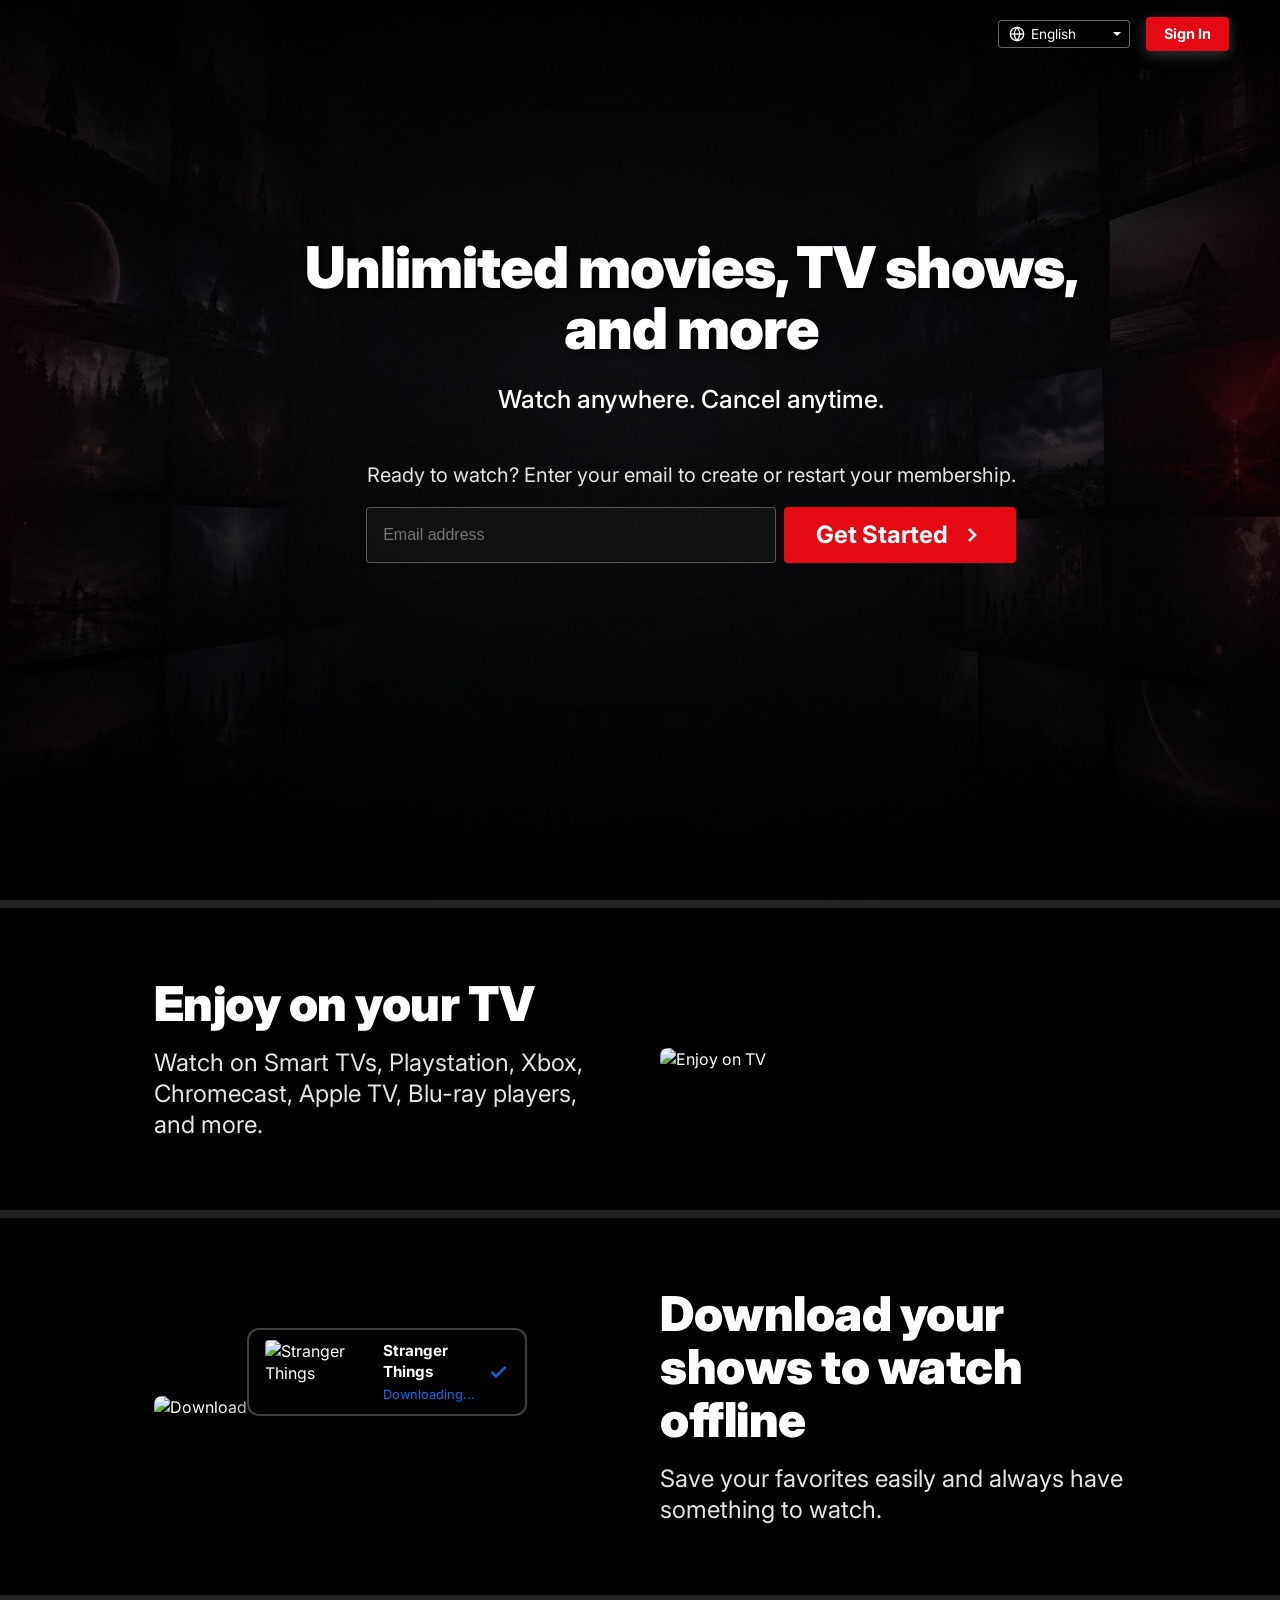
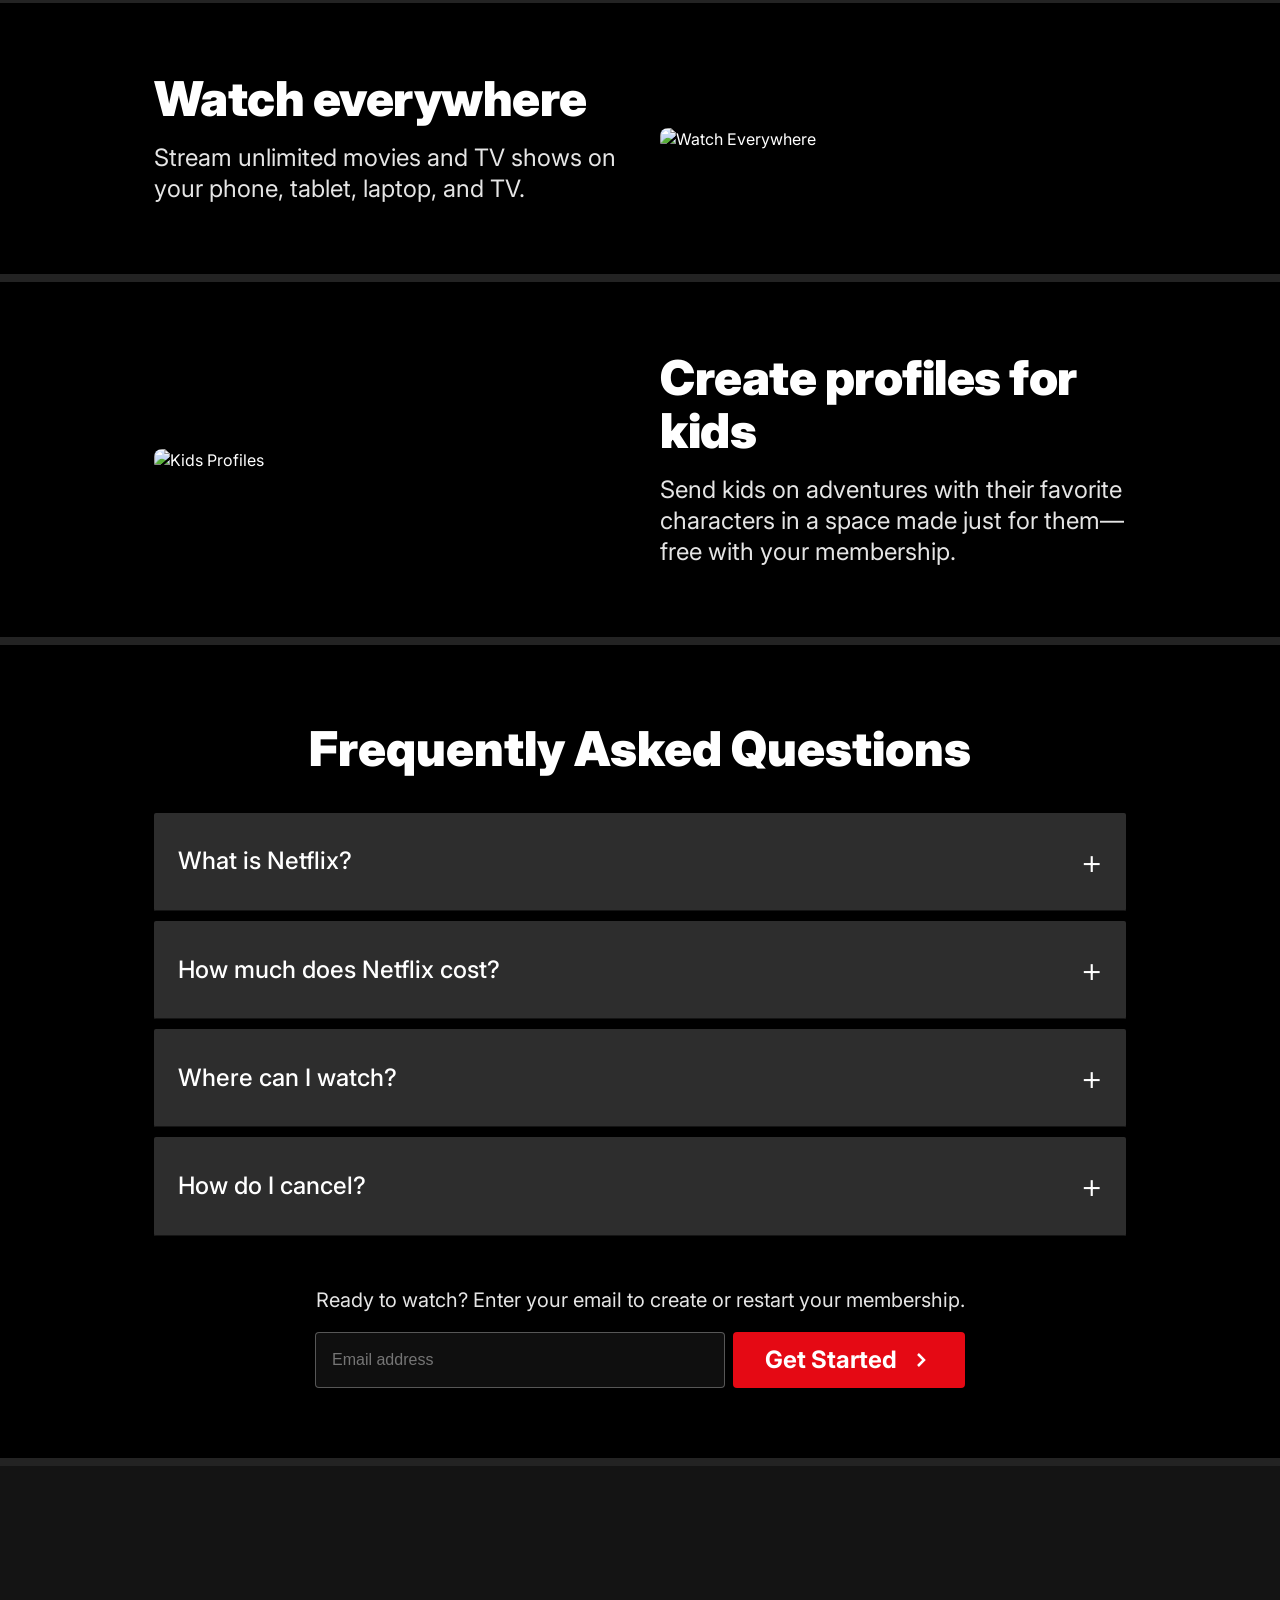
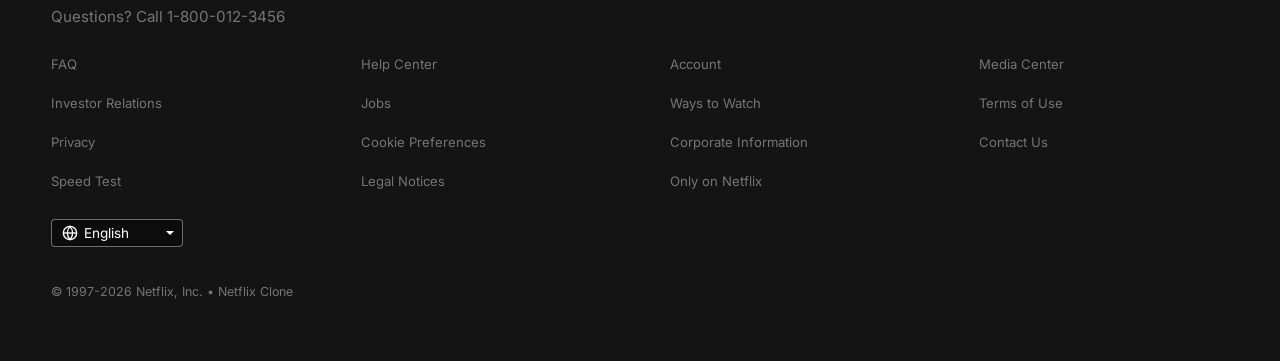
==== index.html @ 22637083 "Initial commit" ====
<!DOCTYPE html>
<html lang="en">
<head>
  <meta charset="UTF-8">
  <meta name="viewport" content="width=device-width, initial-scale=1.0">
  <title>Netflix - Watch TV Shows Online, Watch Movies Online</title>
  <link rel="icon" href="https://assets.nflxext.com/us/ffe/siteui/common/icons/nficon2016.ico">
  
  <link rel="stylesheet" href="style.css?v=20260817">
  <link rel="stylesheet" href="home.css">
  <style>
    /* Local cinematic background with a soft, transparent Netflix wordmark. */
    .landing-hero-wrapper {
      position: relative;
      height: 100vh;
      min-height: 650px;
      isolation: isolate;
      overflow: hidden;
      background: #000 url('assets/landing-hero-background.png') center / cover no-repeat;
      display: flex;
      flex-direction: column;
      justify-content: center;
      align-items: center;
    }

    .landing-hero-wrapper::before {
      content: '';
      position: absolute;
      inset: 0;
      z-index: 0;
      background: linear-gradient(to top, rgba(0, 0, 0, 0.88) 0%, rgba(0, 0, 0, 0.36) 60%, rgba(0, 0, 0, 0.82) 100%),
                  radial-gradient(ellipse at center, rgba(0, 0, 0, 0.08) 0%, rgba(0, 0, 0, 0.55) 100%);
    }

    .landing-hero-wrapper::after {
      content: '';
      position: absolute;
      inset: 0;
      z-index: 1;
      background: url('assets/netflix-wordmark.svg') center / min(74vw, 760px) auto no-repeat;
      opacity: 0.14;
      pointer-events: none;
    }

    .landing-hero-wrapper > .hero-content {
      position: relative !important;
      z-index: 2;
    }

    @media (max-width: 800px) {
      .landing-hero-wrapper::after {
        background-size: min(88vw, 620px) auto;
      }
    }
  </style>
</head>
<body>

  <!-- Landing Header -->
  <header class="netflix-header" style="position: absolute; background: transparent;">
    <div class="header-left">
      <a href="index.html" class="netflix-logo" aria-label="Netflix">
        <img class="netflix-wordmark" src="assets/netflix-wordmark.svg" alt="" aria-hidden="true">
      </a>
    </div>

    <div class="header-right">
      <!-- Language Picker (English & Hindi ONLY) -->
      <div class="language-picker-box">
        <span class="language-globe-icon">
          <svg width="16" height="16" viewBox="0 0 24 24" fill="none" stroke="currentColor" stroke-width="2">
            <circle cx="12" cy="12" r="10"></circle>
            <line x1="2" y1="12" x2="22" y2="12"></line>
            <path d="M12 2a15.3 15.3 0 0 1 4 10 15.3 15.3 0 0 1-4 10 15.3 15.3 0 0 1-4-10 15.3 15.3 0 0 1 4-10z"></path>
          </svg>
        </span>
        <select class="language-select" aria-label="Language Selector">
          <option value="en">English</option>
          <option value="hi">हिन्दी (Hindi)</option>
        </select>
        <span class="language-caret"></span>
      </div>

      <a href="login.html" class="btn-hero btn-play" style="padding: 7px 18px; font-size: 0.9rem; background-color: var(--netflix-red); color: #fff;" data-lang-key="signIn">Sign In</a>
    </div>
  </header>

  <!-- Landing Hero Section -->
  <section class="landing-hero-wrapper">
    <div class="hero-content" style="width: 100%; max-width: 900px; position: static; text-align: center; align-items: center; gap: 24px; padding: 0 20px;">
      <h1 class="hero-title" style="font-size: 3.6rem; font-weight: 900;" data-lang-key="heroTitle">Unlimited movies, TV shows, and more</h1>
      <p style="font-size: 1.55rem; font-weight: 500;" data-lang-key="heroSub">Watch anywhere. Cancel anytime.</p>

      <div class="cta-email-box">
        <p class="cta-text" data-lang-key="ctaPrompt">Ready to watch? Enter your email to create or restart your membership.</p>
        
        <form class="email-form" action="signup.html">
          <input type="email" class="email-input" placeholder="Email address" required>
          <button type="submit" class="btn-cta">
            <span data-lang-key="getStarted">Get Started</span>
            <svg width="24" height="24" viewBox="0 0 24 24" fill="none" stroke="currentColor" stroke-width="2.5"><polyline points="9 18 15 12 9 6"></polyline></svg>
          </button>
        </form>
      </div>
    </div>
  </section>

  <div class="feature-divider"></div>

  <!-- Features Section -->
  <section class="feature-section">
    <div class="feature-container">
      <div class="feature-text">
        <h2 class="feature-title" data-lang-key="enjoyTv">Enjoy on your TV</h2>
        <p class="feature-subtitle" data-lang-key="enjoyTvSub">Watch on Smart TVs, Playstation, Xbox, Chromecast, Apple TV, Blu-ray players, and more.</p>
      </div>
      <div class="feature-media">
        <img src="https://images.unsplash.com/photo-1593784991095-a205069470b6?auto=format&fit=crop&w=800&q=80" class="feature-img" alt="Enjoy on TV">
      </div>
    </div>
  </section>

  <div class="feature-divider"></div>

  <section class="feature-section">
    <div class="feature-container reverse">
      <div class="feature-text">
        <h2 class="feature-title" data-lang-key="downloadOffline">Download your shows to watch offline</h2>
        <p class="feature-subtitle" data-lang-key="downloadOfflineSub">Save your favorites easily and always have something to watch.</p>
      </div>
      <div class="feature-media">
        <img src="https://images.unsplash.com/photo-1512499617640-c74ae3a79d37?auto=format&fit=crop&w=800&q=80" class="feature-img" alt="Download offline">
        <div class="download-card">
          <img src="https://images.unsplash.com/photo-1618005182384-a83a8bd57fbe?auto=format&fit=crop&w=100&q=80" class="download-thumb" alt="Stranger Things">
          <div class="download-info">
            <span class="download-title">Stranger Things</span>
            <span class="download-status">Downloading...</span>
          </div>
          <svg width="24" height="24" viewBox="0 0 24 24" fill="none" stroke="#0071eb" stroke-width="2.5"><polyline points="20 6 9 17 4 12"></polyline></svg>
        </div>
      </div>
    </div>
  </section>

  <div class="feature-divider"></div>

  <section class="feature-section">
    <div class="feature-container">
      <div class="feature-text">
        <h2 class="feature-title" data-lang-key="watchEverywhere">Watch everywhere</h2>
        <p class="feature-subtitle" data-lang-key="watchEverywhereSub">Stream unlimited movies and TV shows on your phone, tablet, laptop, and TV.</p>
      </div>
      <div class="feature-media">
        <img src="https://images.unsplash.com/photo-1542751371-adc38448a05e?auto=format&fit=crop&w=800&q=80" class="feature-img" alt="Watch Everywhere">
      </div>
    </div>
  </section>

  <div class="feature-divider"></div>

  <section class="feature-section">
    <div class="feature-container reverse">
      <div class="feature-text">
        <h2 class="feature-title" data-lang-key="kidsProfiles">Create profiles for kids</h2>
        <p class="feature-subtitle" data-lang-key="kidsProfilesSub">Send kids on adventures with their favorite characters in a space made just for them—free with your membership.</p>
      </div>
      <div class="feature-media">
        <img src="https://images.unsplash.com/photo-1560169897-fc0cdbdfa4d5?auto=format&fit=crop&w=800&q=80" class="feature-img" alt="Kids Profiles">
      </div>
    </div>
  </section>

  <div class="feature-divider"></div>

  <!-- FAQ Accordion -->
  <section class="faq-section">
    <h2 class="faq-title" data-lang-key="faqTitle">Frequently Asked Questions</h2>

    <ul class="faq-list">
      <li class="faq-item">
        <input type="checkbox" id="faq-1" class="faq-toggle">
        <label for="faq-1" class="faq-label">
          <span>What is Netflix?</span><span class="faq-icon">+</span>
        </label>
        <div class="faq-content">
          <p>Netflix is a streaming service that offers a wide variety of award-winning TV shows, movies, anime, documentaries, and more on thousands of internet-connected devices.</p>
        </div>
      </li>

      <li class="faq-item">
        <input type="checkbox" id="faq-2" class="faq-toggle">
        <label for="faq-2" class="faq-label">
          <span>How much does Netflix cost?</span><span class="faq-icon">+</span>
        </label>
        <div class="faq-content">
          <p>Watch Netflix on your smartphone, tablet, Smart TV, laptop, or streaming device, all for one fixed monthly fee. Plans range from basic to premium. No extra costs, no contracts.</p>
        </div>
      </li>

      <li class="faq-item">
        <input type="checkbox" id="faq-3" class="faq-toggle">
        <label for="faq-3" class="faq-label">
          <span>Where can I watch?</span><span class="faq-icon">+</span>
        </label>
        <div class="faq-content">
          <p>Watch anywhere, anytime. Sign in with your Netflix account to watch instantly on the web at netflix.com or on any internet-connected device offering the Netflix app.</p>
        </div>
      </li>

      <li class="faq-item">
        <input type="checkbox" id="faq-4" class="faq-toggle">
        <label for="faq-4" class="faq-label">
          <span>How do I cancel?</span><span class="faq-icon">+</span>
        </label>
        <div class="faq-content">
          <p>Netflix is flexible. There are no contracts and no commitments. You can easily cancel your account online in two clicks without cancellation fees.</p>
        </div>
      </li>
    </ul>

    <div class="cta-email-box">
      <p class="cta-text" data-lang-key="ctaPrompt">Ready to watch? Enter your email to create or restart your membership.</p>
      
      <form class="email-form" action="signup.html">
        <input type="email" class="email-input" placeholder="Email address" required>
        <button type="submit" class="btn-cta">
          <span data-lang-key="getStarted">Get Started</span>
          <svg width="24" height="24" viewBox="0 0 24 24" fill="none" stroke="currentColor" stroke-width="2.5"><polyline points="9 18 15 12 9 6"></polyline></svg>
        </button>
      </form>
    </div>
  </section>

  <div class="feature-divider"></div>

  <!-- Wide-Spread Netflix Landing Footer with Reduced Font -->
  <footer class="netflix-footer">
    <p class="footer-questions"><span data-lang-key="questionsCall">Questions? Call 1-800-012-3456</span></p>

    <ul class="footer-links-grid">
      <li class="footer-link-item"><a href="#">FAQ</a></li>
      <li class="footer-link-item"><a href="#">Help Center</a></li>
      <li class="footer-link-item"><a href="#">Account</a></li>
      <li class="footer-link-item"><a href="#">Media Center</a></li>
      <li class="footer-link-item"><a href="#">Investor Relations</a></li>
      <li class="footer-link-item"><a href="#">Jobs</a></li>
      <li class="footer-link-item"><a href="#">Ways to Watch</a></li>
      <li class="footer-link-item"><a href="#">Terms of Use</a></li>
      <li class="footer-link-item"><a href="#">Privacy</a></li>
      <li class="footer-link-item"><a href="#">Cookie Preferences</a></li>
      <li class="footer-link-item"><a href="#">Corporate Information</a></li>
      <li class="footer-link-item"><a href="#">Contact Us</a></li>
      <li class="footer-link-item"><a href="#">Speed Test</a></li>
      <li class="footer-link-item"><a href="#">Legal Notices</a></li>
      <li class="footer-link-item"><a href="#">Only on Netflix</a></li>
    </ul>

    <!-- Footer Language Selector (English & Hindi) -->
    <div class="language-picker-box" style="align-self: flex-start;">
      <span class="language-globe-icon">
        <svg width="16" height="16" viewBox="0 0 24 24" fill="none" stroke="currentColor" stroke-width="2">
          <circle cx="12" cy="12" r="10"></circle>
          <line x1="2" y1="12" x2="22" y2="12"></line>
          <path d="M12 2a15.3 15.3 0 0 1 4 10 15.3 15.3 0 0 1-4 10 15.3 15.3 0 0 1-4-10 15.3 15.3 0 0 1 4-10z"></path>
        </svg>
      </span>
      <select class="language-select" aria-label="Language Selector">
        <option value="en">English</option>
        <option value="hi">हिन्दी (Hindi)</option>
      </select>
      <span class="language-caret"></span>
    </div>

    <div class="footer-copyright">&copy; 1997-2026 Netflix, Inc. &bull; Netflix Clone</div>
  </footer>

  <script src="app.js"></script>
</body>
</html>
---- style.css ----
/* ==========================================================================
   NETFLIX CLONE - MASTER GLOBAL STYLES (style.css)
   ========================================================================== */

@import url('https://fonts.googleapis.com/css2?family=Inter:wght@300;400;500;600;700;800;900&display=swap');

:root {
  --netflix-red: #E50914;
  --netflix-red-hover: #F40612;
  --bg-dark: #141414;
  --bg-card: #181818;
  --bg-card-hover: #262626;
  --bg-modal: #181818;
  
  --text-white: #FFFFFF;
  --text-gray-light: #E5E5E5;
  --text-gray-muted: #AAAAAA;
  --text-gray-dark: #757575;

  --nav-gradient: linear-gradient(180deg, rgba(0, 0, 0, 0.85) 0%, rgba(0, 0, 0, 0) 100%);
  --font-family: 'Inter', -apple-system, BlinkMacSystemFont, 'Segoe UI', Roboto, Helvetica, Arial, sans-serif;
  --border-radius-sm: 4px;
}

*, *::before, *::after {
  box-sizing: border-box;
  margin: 0;
  padding: 0;
}

html {
  font-size: 16px;
  scroll-behavior: smooth;
  background-color: var(--bg-dark);
  color: var(--text-white);
  font-family: var(--font-family);
  -webkit-font-smoothing: antialiased;
  overflow-x: hidden;
}

body {
  min-height: 100vh;
  background-color: var(--bg-dark);
  line-height: 1.4;
  overflow-x: hidden;
  position: relative;
}

a {
  color: inherit;
  text-decoration: none;
}

button {
  font-family: inherit;
  border: none;
  background: none;
  cursor: pointer;
  outline: none;
}

img {
  max-width: 100%;
  height: auto;
  display: block;
}

/* Custom Scrollbar */
::-webkit-scrollbar {
  width: 8px;
  height: 8px;
}
::-webkit-scrollbar-track { background: #141414; }
::-webkit-scrollbar-thumb { background: #333; border-radius: 4px; }
::-webkit-scrollbar-thumb:hover { background: #555; }

/* Badges */
.badge {
  display: inline-flex;
  align-items: center;
  justify-content: center;
  padding: 2px 6px;
  font-size: 0.75rem;
  font-weight: 600;
  border: 1px solid rgba(255, 255, 255, 0.4);
  border-radius: 2px;
  color: var(--text-gray-light);
}

.badge-red {
  background-color: var(--netflix-red);
  border-color: var(--netflix-red);
  color: #fff;
}

.badge-hd {
  border-color: var(--text-gray-muted);
  font-size: 0.65rem;
}

/* Header & Navigation Bar */
.netflix-header {
  position: fixed;
  top: 0;
  left: 0;
  right: 0;
  height: 68px;
  z-index: 1000;
  display: flex;
  align-items: center;
  justify-content: space-between;
  padding: 0 4%;
  background: var(--nav-gradient);
  transition: background-color 0.4s ease;
}

.netflix-header.scrolled,
.netflix-header:hover {
  background-color: #141414;
}

.header-left {
  display: flex;
  align-items: center;
  gap: 35px;
}

.netflix-logo svg {
  height: 28px;
  width: auto;
  fill: var(--netflix-red);
  transition: transform 0.2s ease;
}

.netflix-logo:hover svg {
  transform: scale(1.03);
}

/* Shared wordmark image used by every page header. */
.netflix-logo {
  display: inline-flex;
  align-items: center;
  line-height: 0;
}

.netflix-logo .netflix-wordmark {
  display: block;
  width: auto;
  height: 28px;
  transition: transform 0.2s ease;
}

.netflix-logo:hover .netflix-wordmark {
  transform: scale(1.03);
}

.nav-links {
  display: flex;
  align-items: center;
  list-style: none;
  gap: 20px;
}

.nav-item a {
  font-size: 0.875rem;
  color: var(--text-gray-light);
  transition: color 0.2s ease;
}

.nav-item.active a,
.nav-item a:hover {
  color: var(--text-white);
  font-weight: 500;
}

.header-right {
  display: flex;
  align-items: center;
  gap: 16px;
}

/* Language Selector Dropdown Box */
.language-picker-box {
  position: relative;
  display: inline-flex;
  align-items: center;
  background: rgba(0, 0, 0, 0.4);
  border: 1px solid rgba(255, 255, 255, 0.4);
  border-radius: 4px;
  padding: 5px 14px 5px 32px;
  color: #ffffff;
  font-size: 0.85rem;
}

.language-globe-icon {
  position: absolute;
  left: 10px;
  top: 50%;
  transform: translateY(-50%);
  pointer-events: none;
  color: #ffffff;
  display: flex;
  align-items: center;
}

.language-select {
  background: transparent;
  border: none;
  color: #ffffff;
  font-size: 0.85rem;
  font-family: inherit;
  outline: none;
  cursor: pointer;
  appearance: none;
  -webkit-appearance: none;
  padding-right: 14px;
}

.language-select option {
  background-color: #141414;
  color: #ffffff;
}

.language-caret {
  position: absolute;
  right: 8px;
  top: 50%;
  transform: translateY(-50%);
  pointer-events: none;
  width: 0;
  height: 0;
  border-left: 4px solid transparent;
  border-right: 4px solid transparent;
  border-top: 4px solid #ffffff;
}

/* Search Box */
.search-box {
  position: relative;
  display: flex;
  align-items: center;
}

.search-input {
  width: 32px;
  height: 34px;
  padding: 0 0 0 32px;
  background: transparent;
  border: 1px solid transparent;
  color: var(--text-white);
  font-size: 0.85rem;
  border-radius: var(--border-radius-sm);
  transition: width 0.4s ease, border-color 0.4s ease, background 0.4s ease;
  cursor: pointer;
  outline: none;
}

.search-icon {
  position: absolute;
  left: 6px;
  pointer-events: none;
  color: var(--text-white);
  display: flex;
  align-items: center;
}

.search-box:focus-within .search-input,
.search-box:hover .search-input {
  width: 230px;
  background: rgba(0, 0, 0, 0.75);
  border-color: rgba(255, 255, 255, 0.8);
  padding-left: 34px;
  padding-right: 12px;
  cursor: text;
}

/* Notifications Popover */
.notification-container { position: relative; }
.icon-btn { color: var(--text-white); position: relative; padding: 4px; }
.notification-badge {
  position: absolute; top: 0; right: 0; width: 7px; height: 7px;
  background-color: var(--netflix-red); border-radius: 50%;
}

.notification-popover {
  position: absolute; top: 100%; right: -10px; margin-top: 12px;
  width: 320px; background: rgba(20, 20, 20, 0.95);
  border: 1px solid rgba(255, 255, 255, 0.15); border-top: 2px solid var(--netflix-red);
  border-radius: 4px; box-shadow: 0 10px 25px rgba(0, 0, 0, 0.8);
  opacity: 0; visibility: hidden; transform: translateY(10px);
  transition: opacity 0.25s ease, transform 0.25s ease, visibility 0.25s ease;
  z-index: 1001;
}

.notification-container:hover .notification-popover {
  opacity: 1; visibility: visible; transform: translateY(0);
}

.notification-header { padding: 12px 16px; font-size: 0.8rem; font-weight: 600; color: #808080; border-bottom: 1px solid rgba(255,255,255,0.1); }
.notification-item { display: flex; gap: 12px; padding: 12px 16px; border-bottom: 1px solid rgba(255,255,255,0.05); }
.notification-thumb { width: 75px; height: 42px; border-radius: 4px; object-fit: cover; }
.notification-text p { font-size: 0.8rem; font-weight: 500; }
.notification-text span { font-size: 0.7rem; color: var(--text-gray-dark); }

/* Profile Dropdown */
.profile-menu-container { position: relative; }
.profile-trigger { display: flex; align-items: center; gap: 8px; cursor: pointer; }
.avatar-img { width: 32px; height: 32px; border-radius: 4px; object-fit: cover; }
.caret-icon {
  width: 0; height: 0; border-left: 5px solid transparent; border-right: 5px solid transparent;
  border-top: 5px solid var(--text-white); transition: transform 0.3s ease;
}

.profile-menu-container:hover .caret-icon { transform: rotate(180deg); }

.profile-dropdown {
  position: absolute; top: 100%; right: 0; margin-top: 12px;
  width: 220px; background: rgba(18, 18, 18, 0.95);
  border: 1px solid rgba(255, 255, 255, 0.15); border-radius: 4px;
  box-shadow: 0 10px 30px rgba(0, 0, 0, 0.9); padding: 10px 0;
  opacity: 0; visibility: hidden; transform: translateY(10px);
  transition: opacity 0.25s ease, transform 0.25s ease, visibility 0.25s ease;
  z-index: 1001;
}

.profile-menu-container:hover .profile-dropdown {
  opacity: 1; visibility: visible; transform: translateY(0);
}

.profile-list { list-style: none; border-bottom: 1px solid rgba(255,255,255,0.1); padding-bottom: 8px; margin-bottom: 8px; }
.profile-item { display: flex; align-items: center; gap: 12px; padding: 8px 16px; font-size: 0.8rem; color: var(--text-gray-light); cursor: pointer; }
.profile-item:hover { background: rgba(255,255,255,0.1); color: var(--text-white); }
.profile-item img { width: 28px; height: 28px; border-radius: 4px; }
.profile-links { list-style: none; }
.profile-link-item a { display: block; padding: 8px 16px; font-size: 0.8rem; color: var(--text-gray-light); }
.profile-link-item a:hover { text-decoration: underline; color: var(--text-white); }
.profile-signout { border-top: 1px solid rgba(255,255,255,0.1); margin-top: 8px; padding-top: 8px; }

/* LANDING FEATURES STYLES */
.feature-divider {
  width: 100%;
  height: 8px;
  background-color: #232323;
}

.feature-section {
  padding: 70px 12%;
  background-color: #000000;
  color: var(--text-white);
}

.feature-container {
  display: flex;
  align-items: center;
  justify-content: space-between;
  gap: 40px;
  max-width: 1200px;
  margin: 0 auto;
}

.feature-container.reverse {
  flex-direction: row-reverse;
}

.feature-text {
  flex: 1;
  display: flex;
  flex-direction: column;
  gap: 16px;
}

.feature-title {
  font-size: 3rem;
  font-weight: 900;
  line-height: 1.1;
  letter-spacing: -0.5px;
}

.feature-subtitle {
  font-size: 1.5rem;
  font-weight: 400;
  color: var(--text-gray-light);
  line-height: 1.3;
}

.feature-media {
  flex: 1;
  position: relative;
  display: flex;
  justify-content: center;
  align-items: center;
}

.feature-img {
  width: 100%;
  max-width: 530px;
  border-radius: 8px;
  z-index: 2;
  position: relative;
}

.download-card {
  position: absolute;
  bottom: 8%;
  left: 50%;
  transform: translateX(-50%);
  width: 60%;
  min-width: 260px;
  background: #000000;
  border: 2px solid rgba(255, 255, 255, 0.25);
  border-radius: 12px;
  padding: 10px 16px;
  display: flex;
  align-items: center;
  justify-content: space-between;
  z-index: 3;
  box-shadow: 0 10px 30px rgba(0, 0, 0, 0.8);
}

.download-thumb { height: 64px; border-radius: 4px; }
.download-info { display: flex; flex-direction: column; gap: 4px; }
.download-title { font-size: 0.95rem; font-weight: 700; }
.download-status { font-size: 0.8rem; color: #0071eb; }

/* LANDING FAQ ACCORDION STYLES */
.faq-section {
  padding: 70px 12%;
  background-color: #000000;
  color: var(--text-white);
  display: flex;
  flex-direction: column;
  align-items: center;
  gap: 30px;
}

.faq-title { font-size: 3rem; font-weight: 900; text-align: center; }

.faq-list {
  width: 100%;
  max-width: 1100px;
  display: flex;
  flex-direction: column;
  gap: 10px;
  list-style: none;
}

.faq-item {
  width: 100%;
  background-color: #2d2d2d;
  border-radius: 2px;
  overflow: hidden;
  transition: background-color 0.2s ease;
}

.faq-item:hover { background-color: #414141; }
.faq-toggle { position: absolute; opacity: 0; z-index: -1; }

.faq-label {
  display: flex;
  align-items: center;
  justify-content: space-between;
  padding: 24px;
  font-size: 1.5rem;
  font-weight: 500;
  cursor: pointer;
  user-select: none;
}

.faq-icon { font-size: 2.2rem; font-weight: 300; transition: transform 0.3s ease; }

.faq-content {
  max-height: 0;
  overflow: hidden;
  transition: max-height 0.35s cubic-bezier(0.5, 0, 0.1, 1), padding 0.35s ease;
  background-color: #2d2d2d;
  border-top: 1px solid #141414;
}

.faq-content p { padding: 24px; font-size: 1.25rem; line-height: 1.5; color: var(--text-gray-light); }

.faq-toggle:checked ~ .faq-content { max-height: 600px; }
.faq-toggle:checked ~ .faq-label .faq-icon { transform: rotate(45deg); }

/* Email Form CTA */
.cta-email-box {
  width: 100%;
  max-width: 800px;
  margin-top: 20px;
  display: flex;
  flex-direction: column;
  align-items: center;
  gap: 18px;
  text-align: center;
}

.cta-text { font-size: 1.25rem; color: var(--text-gray-light); }

.email-form {
  display: flex;
  align-items: center;
  gap: 8px;
  width: 100%;
  max-width: 650px;
}

.email-input {
  flex: 1;
  height: 56px;
  padding: 0 16px;
  background: rgba(22, 22, 22, 0.7);
  border: 1px solid rgba(255, 255, 255, 0.3);
  border-radius: 4px;
  color: var(--text-white);
  font-size: 1rem;
  outline: none;
}

.email-input:focus { border-color: #ffffff; }

.btn-cta {
  height: 56px;
  padding: 0 32px;
  background-color: var(--netflix-red);
  color: #ffffff;
  font-size: 1.5rem;
  font-weight: 700;
  border-radius: 4px;
  display: inline-flex;
  align-items: center;
  gap: 12px;
  white-space: nowrap;
  transition: background-color 0.2s ease;
  text-decoration: none;
  border: none;
  cursor: pointer;
}

.btn-cta:hover { background-color: var(--netflix-red-hover); }

/* Global Overlay Modal */
.global-modal-overlay {
  position: fixed; top: 0; left: 0; width: 100vw; height: 100vh;
  background-color: rgba(0, 0, 0, 0.85); backdrop-filter: blur(5px);
  z-index: 3000; display: flex; justify-content: center; align-items: flex-start;
  overflow-y: auto; padding: 40px 20px;
  opacity: 0; visibility: hidden; pointer-events: none;
  transition: opacity 0.3s ease, visibility 0.3s ease;
}

.modal-container {
  position: relative; width: 100%; max-width: 860px;
  background-color: var(--bg-modal); border-radius: 8px;
  box-shadow: 0 20px 50px rgba(0, 0, 0, 0.9); overflow: hidden; margin: auto;
}

.modal-close-btn {
  position: absolute; top: 16px; right: 16px; width: 36px; height: 36px;
  border-radius: 50%; background-color: #181818; color: var(--text-white);
  display: flex; align-items: center; justify-content: center; font-size: 1.4rem;
  z-index: 10; border: none; cursor: pointer; transition: background 0.2s ease;
}

.modal-close-btn:hover { background-color: #333333; }

.modal-hero { position: relative; height: 380px; width: 100%; }
.modal-hero-img { width: 100%; height: 100%; object-fit: cover; }
.modal-hero-vignette {
  position: absolute; bottom: 0; left: 0; width: 100%; height: 60%;
  background: linear-gradient(0deg, var(--bg-modal) 0%, rgba(24,24,24,0) 100%);
}

.modal-hero-content {
  position: absolute; bottom: 25px; left: 40px; right: 40px;
  display: flex; flex-direction: column; gap: 16px;
}

.modal-title { font-size: 2.8rem; font-weight: 800; text-shadow: 2px 2px 10px rgba(0,0,0,0.8); }
.modal-hero-actions { display: flex; align-items: center; gap: 12px; }

.modal-body { padding: 20px 40px 40px 40px; display: grid; grid-template-columns: 2fr 1fr; gap: 40px; }
.modal-main-info { display: flex; flex-direction: column; gap: 18px; }
.modal-meta-row { display: flex; align-items: center; gap: 12px; font-size: 0.95rem; }
.match-score { color: #46d369; font-weight: 700; }
.modal-synopsis { font-size: 1rem; line-height: 1.5; color: var(--text-gray-light); }

.modal-side-info { display: flex; flex-direction: column; gap: 14px; font-size: 0.85rem; }
.info-label { color: var(--text-gray-dark); }
.info-val { color: var(--text-white); }

/* FULL-WIDTH SPREAD NETFLIX FOOTER STYLES */
.netflix-footer {
  width: 100%;
  max-width: 100%;
  padding: 80px 4% 60px 4%;
  margin: 60px 0 0 0;
  color: var(--text-gray-dark);
  font-size: 0.85rem;
  display: flex;
  flex-direction: column;
  gap: 28px;
  box-sizing: border-box;
}

.footer-questions {
  font-size: 0.95rem;
  color: var(--text-gray-dark);
}

.footer-questions a {
  color: var(--text-gray-dark);
  text-decoration: underline;
}

.footer-questions a:hover {
  color: #ffffff;
}

.footer-links-grid {
  display: grid;
  grid-template-columns: repeat(4, 1fr);
  gap: 20px 60px;
  width: 100%;
  list-style: none;
}

.footer-link-item a {
  color: var(--text-gray-dark);
  font-size: 0.82rem;
  transition: color 0.2s ease, text-decoration 0.2s ease;
}

.footer-link-item a:hover {
  text-decoration: underline;
  color: var(--text-gray-light);
}

.service-code-btn {
  align-self: flex-start;
  padding: 8px 16px;
  background: transparent;
  border: 1px solid var(--text-gray-dark);
  color: var(--text-gray-dark);
  font-size: 0.8rem;
  font-family: inherit;
  cursor: pointer;
  transition: color 0.2s ease, border-color 0.2s ease;
  margin-top: 6px;
  border-radius: 2px;
}

.service-code-btn:hover {
  color: var(--text-white);
  border-color: var(--text-white);
}

.footer-copyright {
  font-size: 0.78rem;
  color: var(--text-gray-dark);
  margin-top: 8px;
}

/* Responsive Adjustments */
@media (max-width: 950px) {
  .feature-container, .feature-container.reverse { flex-direction: column; text-align: center; }
  .feature-title { font-size: 2.2rem; }
  .feature-subtitle { font-size: 1.1rem; }
  .feature-section, .faq-section { padding: 50px 6%; }
  .nav-links { display: none; }
  .footer-links-grid { grid-template-columns: repeat(2, 1fr); gap: 16px 30px; }
}
---- home.css ----
/* ==========================================================================
   NETFLIX CLONE - HOME & BROWSE PAGE STYLES (home.css)
   ========================================================================== */

/* Hero Billboard Banner */
.hero-billboard {
  position: relative;
  height: 75vh;
  min-height: 500px;
  max-height: 700px;
  width: 100%;
  background-color: var(--bg-dark);
  overflow: hidden;
  margin-bottom: 0;
}

.hero-bg {
  position: absolute;
  top: 0; left: 0; width: 100%; height: 100%;
  object-fit: cover; object-position: center 20%; z-index: 1;
}

.hero-vignette-left {
  position: absolute; top: 0; left: 0; width: 55%; height: 100%;
  background: linear-gradient(90deg, #141414 0%, rgba(20, 20, 20, 0.75) 45%, rgba(20, 20, 20, 0) 100%);
  z-index: 2;
}

.hero-vignette-bottom {
  position: absolute; bottom: 0; left: 0; width: 100%; height: 65%;
  background: linear-gradient(0deg, #141414 0%, rgba(20, 20, 20, 0.85) 30%, rgba(20, 20, 20, 0) 80%);
  z-index: 2;
}

.hero-content {
  position: absolute; bottom: 50px; left: 4%; width: 44%; min-width: 320px;
  z-index: 10; display: flex; flex-direction: column; gap: 14px;
}

.hero-series-tag {
  display: flex; align-items: center; gap: 8px; font-size: 0.85rem;
  font-weight: 700; letter-spacing: 4px; color: var(--text-gray-light); text-transform: uppercase;
}

.n-logo-icon { color: var(--netflix-red); font-size: 1.4rem; font-weight: 900; }
.hero-title { font-size: 3.5rem; font-weight: 900; line-height: 1.05; letter-spacing: -1px; text-shadow: 2px 2px 10px rgba(0,0,0,0.8); }
.hero-meta { display: flex; align-items: center; gap: 12px; font-size: 0.9rem; }
.hero-description { font-size: 1.05rem; color: var(--text-gray-light); line-height: 1.45; text-shadow: 1px 1px 6px rgba(0,0,0,0.9); }
.hero-actions { display: flex; align-items: center; gap: 14px; margin-top: 8px; }

/* Hero Buttons */
.btn-hero {
  display: inline-flex; align-items: center; justify-content: center; gap: 10px;
  padding: 10px 24px; font-size: 1.1rem; font-weight: 700; border-radius: var(--border-radius-sm);
  text-decoration: none; cursor: pointer; transition: all 0.2s ease;
  border: none; position: relative;
}

.btn-play {
  background-color: var(--text-white); color: #000;
  box-shadow: 0 4px 15px rgba(255, 255, 255, 0.2);
}

.btn-play:hover {
  background-color: rgba(255, 255, 255, 0.85); transform: scale(1.04);
}

.btn-info {
  background-color: rgba(109, 109, 110, 0.7); color: var(--text-white);
  backdrop-filter: blur(4px);
}

.btn-info:hover {
  background-color: rgba(109, 109, 110, 0.4); transform: scale(1.04);
}

/* Category Slider Rows - CLEAN UNCROPPED CAROUSEL */
.category-slider-section {
  position: relative; z-index: 20; padding: 30px 0 60px 0;
  display: flex; flex-direction: column; gap: 40px;
  overflow: visible !important;
}

.slider-row {
  display: flex; flex-direction: column; gap: 12px; position: relative;
  overflow: visible !important;
}

.slider-header { display: flex; align-items: flex-end; gap: 12px; padding: 0 4%; z-index: 5; }
.slider-title { font-size: 1.4rem; font-weight: 700; color: var(--text-gray-light); }

.slider-container {
  position: relative; width: 100%;
  overflow: hidden !important; /* Locks carousel horizontally with zero vertical scrollbars */
  padding: 15px 0;
}

.slider-btn {
  position: absolute; top: 15px; bottom: 15px; width: 3.5%; z-index: 1000;
  background: rgba(0,0,0,0.7); color: #fff; border: none; cursor: pointer;
  font-size: 2.2rem; display: flex; align-items: center; justify-content: center;
  opacity: 0; transition: opacity 0.3s ease, background 0.2s ease;
}
.slider-container:hover .slider-btn { opacity: 1; }
.slider-btn:hover { background: rgba(0,0,0,0.9); }
.slider-btn-left { left: 0; border-top-right-radius: 4px; border-bottom-right-radius: 4px; }
.slider-btn-right { right: 0; border-top-left-radius: 4px; border-bottom-left-radius: 4px; }

/* Track with Hardware Transform (No vertical scrollbars!) */
.slider-track {
  display: flex; align-items: center; gap: 12px;
  padding: 0 4%;
  position: relative;
  will-change: transform;
  touch-action: pan-x;
}

/* Movie Card Zoom & Integrated Overlay Box */
.movie-card {
  position: relative; flex: 0 0 calc(16.666% - 10px); min-width: 190px;
  border-radius: var(--border-radius-sm); cursor: pointer;
  transition: transform 0.3s cubic-bezier(0.2, 0.8, 0.2, 1);
  z-index: 1;
}

.movie-card-inner {
  position: relative; border-radius: var(--border-radius-sm); overflow: hidden;
  background-color: var(--bg-card); box-shadow: 0 2px 10px rgba(0, 0, 0, 0.6);
  height: 145px;
}

.poster-img {
  width: 100%; height: 100%; object-fit: cover; border-radius: var(--border-radius-sm);
  display: block; transition: filter 0.3s ease, transform 0.3s ease;
}

/* Rich Card Scale on Hover */
.movie-card:hover {
  transform: scale(1.22);
  z-index: 9999;
}

.movie-card:hover .poster-img {
  filter: brightness(0.5);
  transform: scale(1.05);
}

.movie-card:hover .movie-card-inner {
  box-shadow: 0 15px 35px rgba(0, 0, 0, 0.95);
  border: 1px solid rgba(255, 255, 255, 0.2);
}

/* Integrated Bottom Overlay Box - 100% Uncropped & Never Touches Titles Below */
.card-hover-details {
  position: absolute; bottom: 0; left: 0; right: 0; top: 0;
  background: linear-gradient(180deg, rgba(20,20,20,0.1) 0%, rgba(20,20,20,0.85) 45%, #141414 100%);
  padding: 10px 12px;
  border-radius: var(--border-radius-sm);
  opacity: 0; visibility: hidden;
  transform: translateY(8px);
  transition: opacity 0.25s ease, visibility 0.25s ease, transform 0.25s ease;
  display: flex; flex-direction: column; justify-content: flex-end; gap: 5px;
  z-index: 10;
}

.movie-card:hover .card-hover-details {
  opacity: 1; visibility: visible;
  transform: translateY(0);
}

.hover-actions { display: flex; align-items: center; justify-content: space-between; margin-bottom: 2px; }
.hover-btn-group { display: flex; align-items: center; gap: 8px; }

.circle-btn {
  width: 30px; height: 30px; border-radius: 50%; border: 1px solid rgba(255, 255, 255, 0.6);
  background-color: rgba(42, 42, 42, 0.85); color: var(--text-white);
  display: flex; align-items: center; justify-content: center; cursor: pointer;
  transition: transform 0.2s ease, border-color 0.2s ease, background 0.2s ease;
}
.circle-btn:hover { transform: scale(1.12); border-color: #fff; background-color: rgba(255, 255, 255, 0.2); }
.circle-btn.active { border-color: #46d369; color: #46d369; }
.circle-btn-play {
  background-color: var(--text-white); color: #000; border-color: var(--text-white);
}
.circle-btn-play:hover { background-color: #e5e5e5; transform: scale(1.15); }

.hover-title {
  font-size: 0.85rem; font-weight: 800; color: #ffffff;
  margin: 0; white-space: nowrap; overflow: hidden; text-overflow: ellipsis;
  text-shadow: 1px 1px 4px rgba(0,0,0,0.9);
}

.hover-meta { display: flex; align-items: center; gap: 8px; font-size: 0.72rem; }
.match-score { color: #46d369; font-weight: 700; }
.hover-tags { display: flex; align-items: center; gap: 6px; font-size: 0.68rem; color: var(--text-gray-light); }

/* Top 10 Cards */
.top10-card { flex: 0 0 calc(20% - 8px); min-width: 230px; display: flex; align-items: flex-start; position: relative; }
.top10-number {
  font-size: 130px; font-weight: 900; line-height: 1; color: #141414;
  -webkit-text-stroke: 4px #595959; position: absolute; left: -15px; bottom: -10px;
  z-index: 1; pointer-events: none; font-family: impact, sans-serif; letter-spacing: -10px;
}
.top10-card .movie-card-inner { margin-left: 55px; width: 140px; z-index: 2; height: 145px; }
.top10-card:hover .top10-number { -webkit-text-stroke-color: #ffffff; }

/* FULLSCREEN VIDEO PLAYER MODAL */
.video-player-overlay {
  position: fixed; top: 0; left: 0; width: 100vw; height: 100vh;
  background-color: #000000; z-index: 999999;
  display: none; justify-content: center; align-items: center;
  opacity: 0; transition: opacity 0.3s ease;
}

.video-player-container {
  position: relative; width: 100%; height: 100%;
  display: flex; flex-direction: column; background: #000;
}

.video-player-header {
  position: absolute; top: 0; left: 0; right: 0;
  padding: 24px 40px; z-index: 10;
  background: linear-gradient(180deg, rgba(0,0,0,0.85) 0%, rgba(0,0,0,0) 100%);
  display: flex; align-items: center; gap: 20px;
}

.video-back-btn {
  background: none; border: none; color: #ffffff; cursor: pointer;
  display: flex; align-items: center; justify-content: center;
  width: 44px; height: 44px; border-radius: 50%;
  transition: transform 0.2s ease, background 0.2s ease;
}
.video-back-btn:hover { transform: scale(1.15); background: rgba(255,255,255,0.15); }

.video-title-info h3 { font-size: 1.6rem; font-weight: 800; color: #fff; margin-bottom: 2px; }
.video-title-info span { font-size: 0.85rem; color: #a3a3a3; }

.main-video-element {
  width: 100%; height: 100%; object-fit: contain; background: #000;
}

/* Grid Layout for Search & My List */
.media-grid-section { padding: 120px 4% 60px 4%; }
.grid-title { font-size: 2rem; font-weight: 800; margin-bottom: 24px; }
.media-grid { display: grid; grid-template-columns: repeat(auto-fill, minmax(200px, 1fr)); gap: 28px 16px; }

/* Profile Selector */
.profile-select-body {
  min-height: 100vh; display: flex; flex-direction: column; align-items: center; justify-content: center; gap: 40px;
  background-color: #141414; padding: 40px 20px;
}
.profile-title { font-size: 3.5rem; font-weight: 600; text-align: center; color: #fff; }
.profiles-container { display: flex; align-items: center; justify-content: center; gap: 35px; flex-wrap: wrap; }
.profile-card { display: flex; flex-direction: column; align-items: center; gap: 16px; cursor: pointer; text-decoration: none; color: var(--text-gray-muted); }
.profile-card:hover .profile-avatar-box { border-color: #fff; transform: scale(1.05); }
.profile-card:hover .profile-name { color: #fff; }
.profile-avatar-box {
  width: 140px; height: 140px; border-radius: 8px; overflow: hidden;
  border: 3px solid transparent; transition: border-color 0.25s ease, transform 0.25s ease;
  background: #222;
}
.profile-avatar-box img { width: 100%; height: 100%; object-fit: cover; }
.profile-name { font-size: 1.2rem; font-weight: 500; }
.btn-manage-profiles {
  padding: 12px 32px; border: 1px solid var(--text-gray-dark); color: var(--text-gray-dark);
  font-size: 1.1rem; border-radius: 2px; text-transform: uppercase; letter-spacing: 2px;
  transition: all 0.2s ease; background: transparent; cursor: pointer;
}
.btn-manage-profiles:hover { border-color: #fff; color: #fff; }

/* Responsive adjustments */
@media (max-width: 1200px) {
  .movie-card { flex: 0 0 calc(25% - 8px); }
}
@media (max-width: 800px) {
  .movie-card { flex: 0 0 calc(33.333% - 8px); }
  .hero-content { width: 75%; bottom: 30px; }
  .hero-title { font-size: 2.5rem; }
}
@media (max-width: 500px) {
  .movie-card { flex: 0 0 calc(50% - 8px); }
  .hero-content { width: 92%; }
  .hero-title { font-size: 1.9rem; }
  .hero-billboard { height: 75vh; }
}
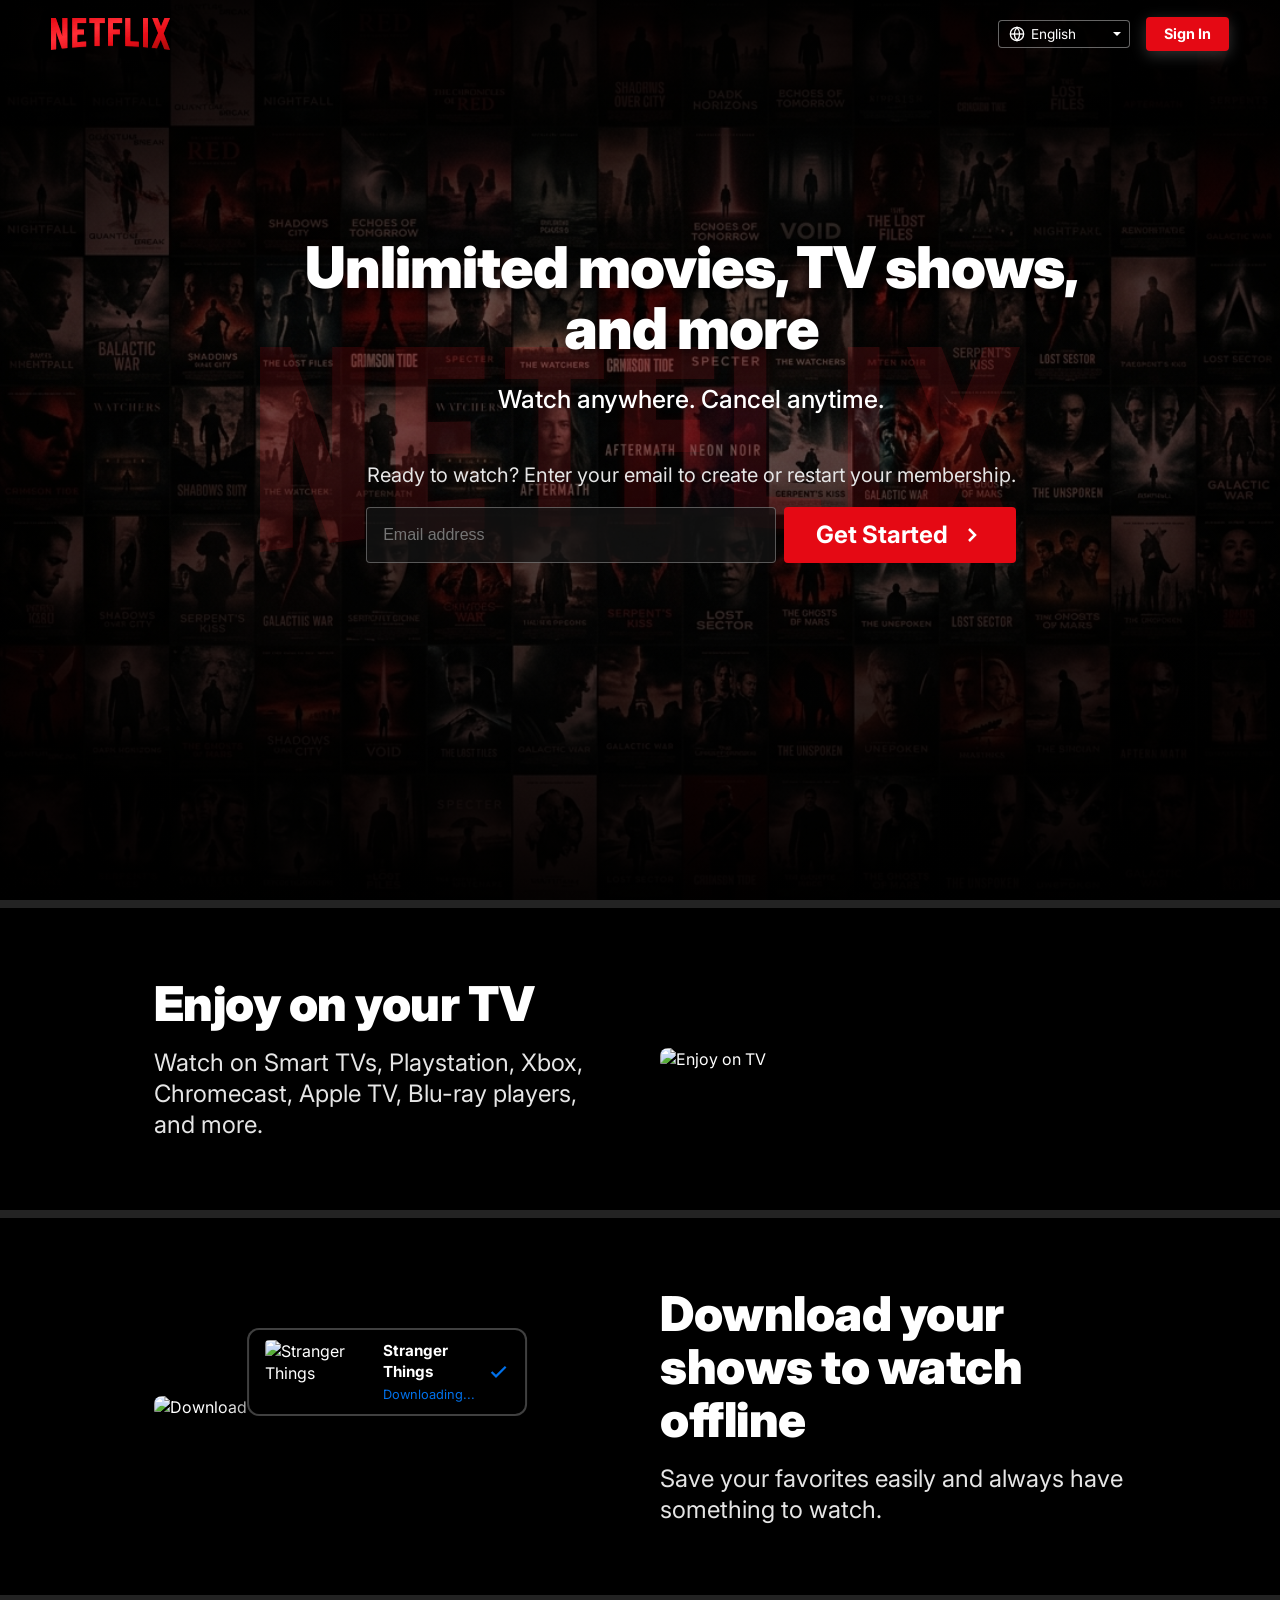
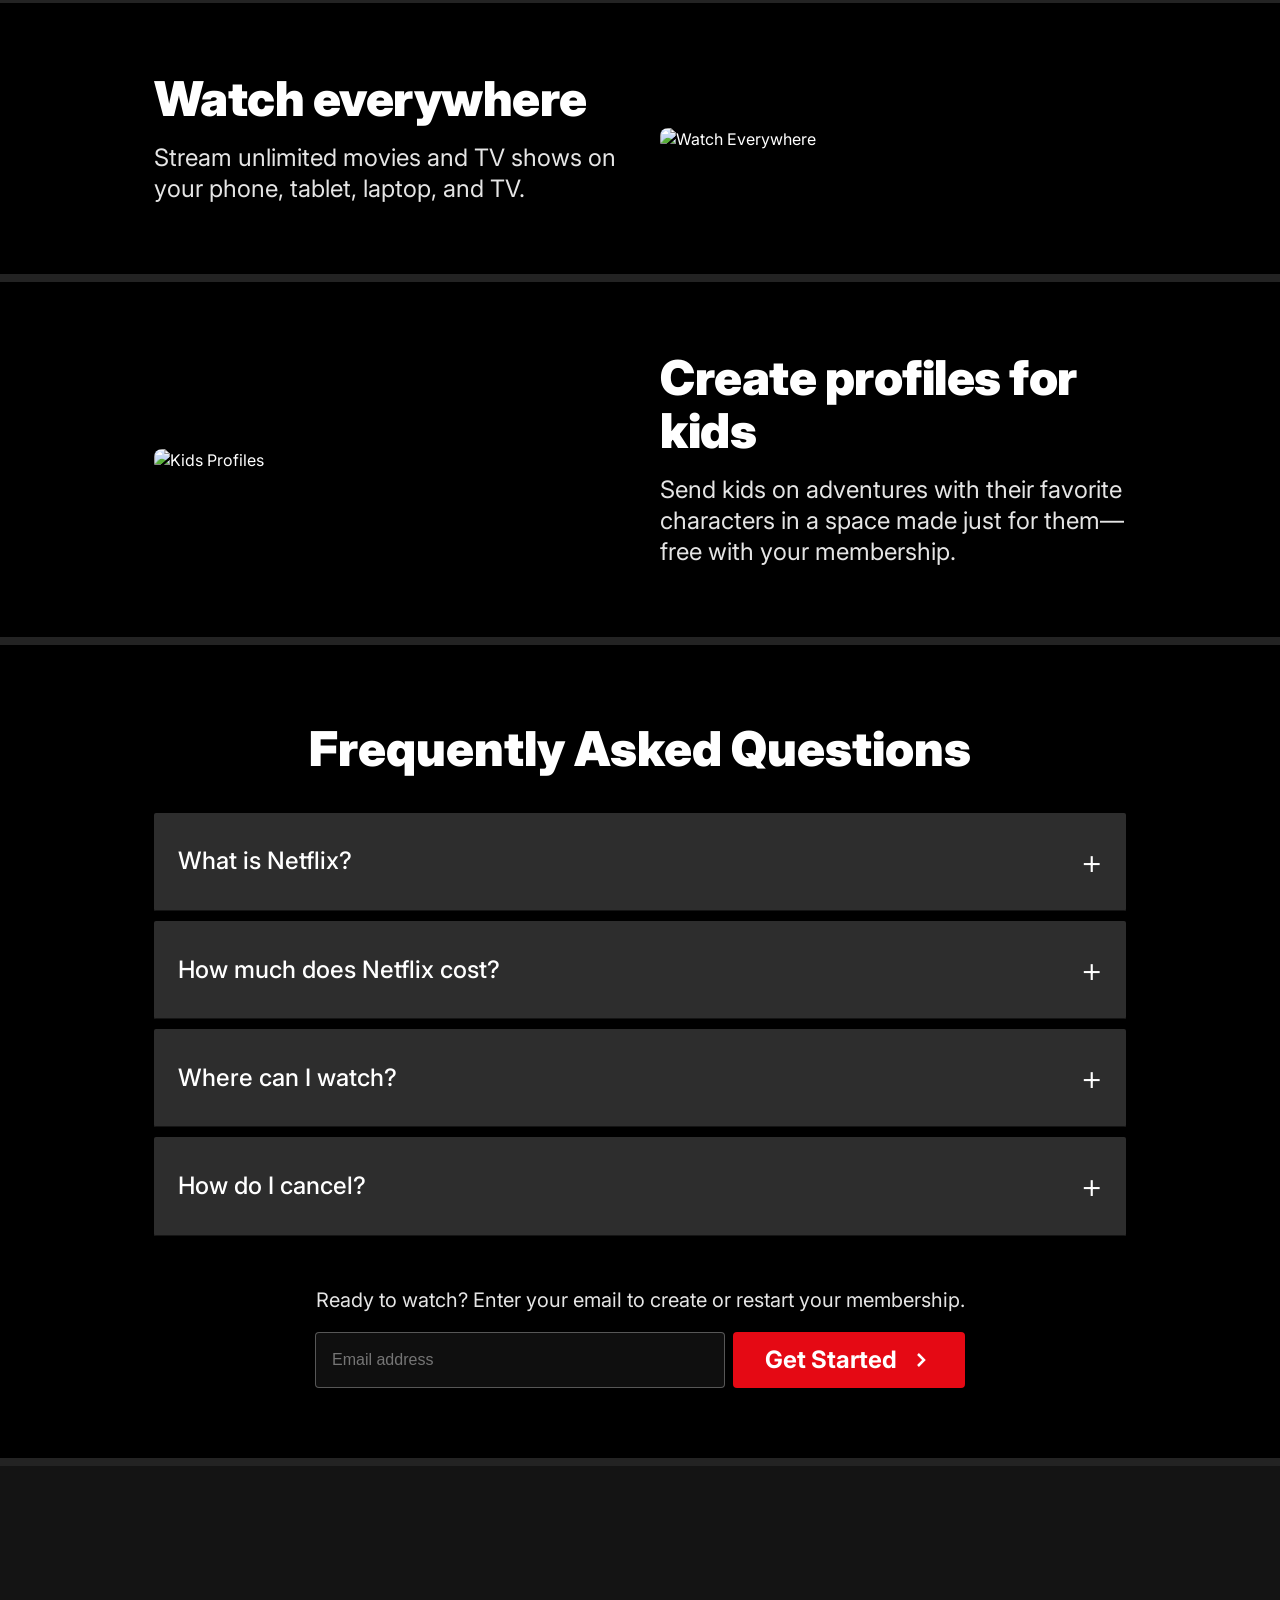
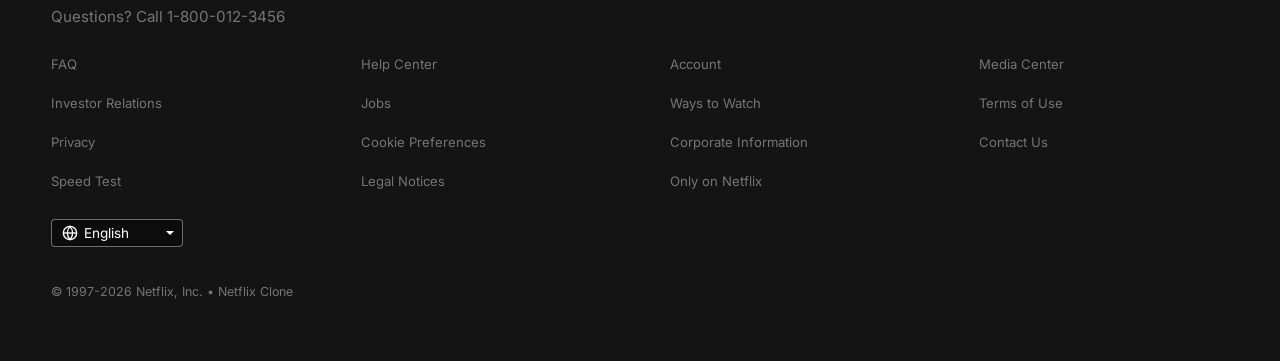
==== commit 22da8adc: "Add portfolio project metadata and clear titles to avoid false positive security flags" ====
--- a/index.html
+++ b/index.html
@@ -3,7 +3,8 @@
 <head>
   <meta charset="UTF-8">
   <meta name="viewport" content="width=device-width, initial-scale=1.0">
-  <title>Netflix - Watch TV Shows Online, Watch Movies Online</title>
+  <title>Netflix Clone - Watch TV Shows &amp; Movies Online (Portfolio Project)</title>
+  <meta name="description" content="Educational open-source frontend clone project created for demonstration purposes only. Not affiliated with Netflix, Inc.">
   <link rel="icon" href="https://assets.nflxext.com/us/ffe/siteui/common/icons/nficon2016.ico">
   
   <link rel="stylesheet" href="style.css?v=20260817">
--- a/style.css
+++ b/style.css
@@ -146,12 +146,14 @@
 .netflix-logo .netflix-wordmark {
   display: block;
   width: auto;
-  height: 28px;
-  transition: transform 0.2s ease;
+  height: 32px;
+  filter: drop-shadow(0 2px 5px rgba(0, 0, 0, 0.6));
+  transition: transform 0.25s cubic-bezier(0.175, 0.885, 0.32, 1.275), filter 0.25s ease;
 }
 
 .netflix-logo:hover .netflix-wordmark {
-  transform: scale(1.03);
+  transform: scale(1.06);
+  filter: drop-shadow(0 0 12px rgba(229, 9, 20, 0.75));
 }
 
 .nav-links {
